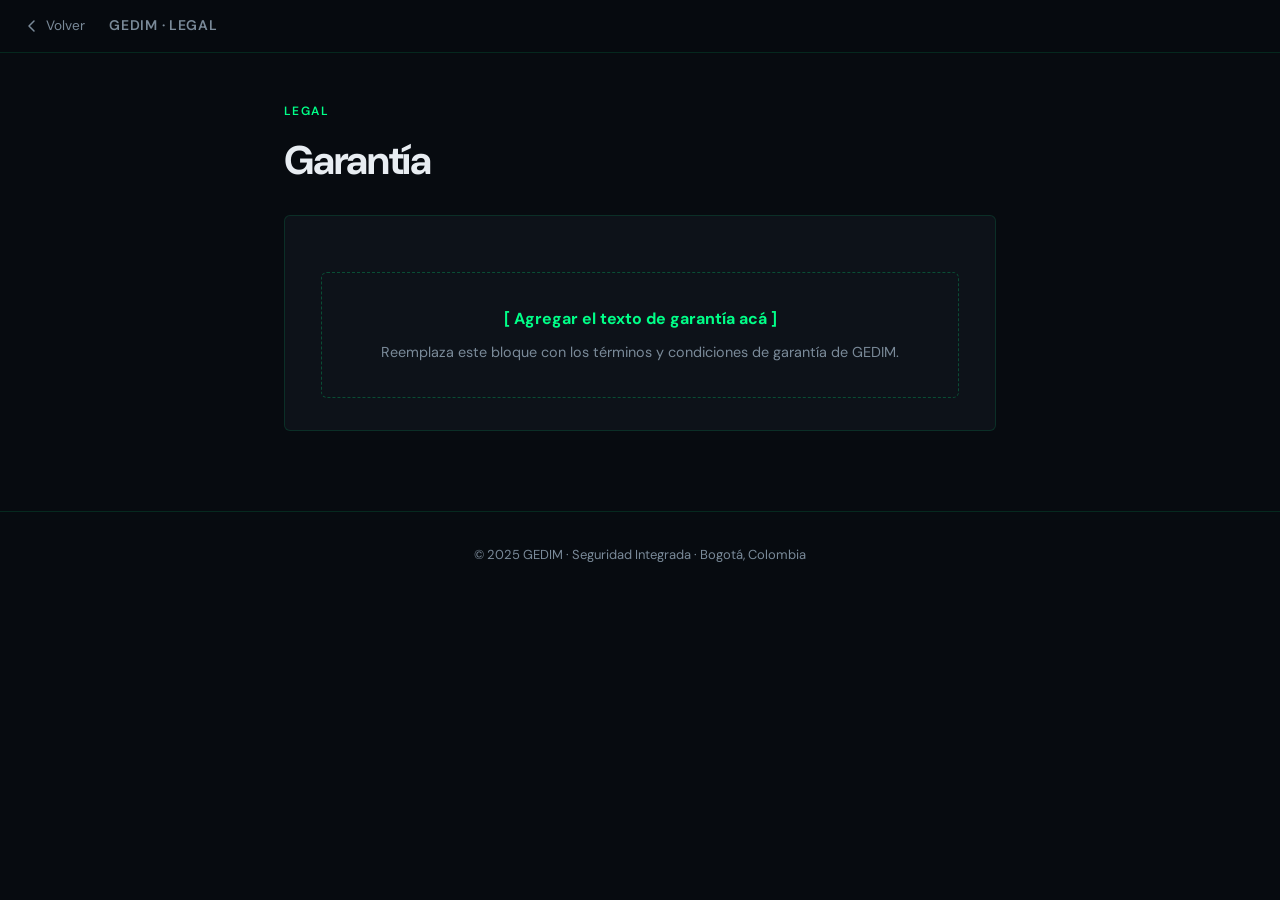
==== garantia.html @ 48104706 "Servicios anclados en header, animación red completa, páginas legales - Links de servicios visibles " ====
<!DOCTYPE html>
<html lang="es">
<head>
  <meta charset="UTF-8">
  <meta name="viewport" content="width=device-width, initial-scale=1.0">
  <meta name="theme-color" content="#070B10">
  <title>Garantía — GEDIM</title>
  <link rel="preconnect" href="https://fonts.googleapis.com">
  <link rel="preconnect" href="https://fonts.gstatic.com" crossorigin>
  <link href="https://fonts.googleapis.com/css2?family=DM+Sans:ital,opsz,wght@0,9..40,300;0,9..40,400;0,9..40,500;0,9..40,700;1,9..40,400&display=swap" rel="stylesheet">
  <style>
    *, *::before, *::after { box-sizing: border-box; margin: 0; padding: 0; }
    :root {
      --bg:           #070B10;
      --bg-card:      #0D1219;
      --accent:       #00FF88;
      --text-primary: #E8EDF2;
      --text-muted:   #7A8A99;
      --border:       rgba(0,255,136,.12);
      --sans: "DM Sans", system-ui, sans-serif;
      --radius: 6px;
    }
    html { scroll-behavior: smooth; }
    body {
      font-family: var(--sans);
      background: var(--bg);
      color: var(--text-primary);
      min-height: 100vh;
      line-height: 1.7;
    }

    /* ── Top bar ── */
    .topbar {
      position: sticky;
      top: 0;
      z-index: 100;
      background: rgba(7,11,16,.92);
      backdrop-filter: blur(12px);
      border-bottom: 1px solid var(--border);
      padding: .875rem 1.5rem;
      display: flex;
      align-items: center;
      gap: 1.5rem;
    }
    .topbar-back {
      font-size: .85rem;
      color: var(--text-muted);
      display: inline-flex;
      align-items: center;
      gap: .4rem;
      transition: color .2s;
      text-decoration: none;
    }
    .topbar-back:hover { color: var(--accent); }
    .topbar-back svg { flex-shrink: 0; }
    .topbar-title {
      font-size: .875rem;
      font-weight: 600;
      color: var(--text-muted);
      letter-spacing: .05em;
      text-transform: uppercase;
    }

    /* ── Content ── */
    .page-wrap {
      max-width: 760px;
      margin: 0 auto;
      padding: 3rem 1.5rem 5rem;
    }
    .page-tag {
      font-size: .75rem;
      font-weight: 600;
      letter-spacing: .12em;
      text-transform: uppercase;
      color: var(--accent);
      margin-bottom: 1rem;
    }
    h1 {
      font-size: clamp(1.75rem, 4vw, 2.5rem);
      font-weight: 700;
      line-height: 1.15;
      letter-spacing: -.03em;
      margin-bottom: 2rem;
    }
    .legal-card {
      background: var(--bg-card);
      border: 1px solid var(--border);
      border-radius: var(--radius);
      padding: 2rem 2.25rem;
    }
    .legal-card h2 {
      font-size: 1rem;
      font-weight: 600;
      color: var(--accent);
      letter-spacing: .08em;
      text-transform: uppercase;
      margin-top: 2rem;
      margin-bottom: .75rem;
    }
    .legal-card h2:first-child { margin-top: 0; }
    .legal-card p {
      font-size: .9375rem;
      color: var(--text-primary);
      margin-bottom: 1rem;
    }
    .placeholder-block {
      border: 1.5px dashed rgba(0,255,136,.25);
      border-radius: var(--radius);
      padding: 2rem;
      text-align: center;
      color: var(--text-muted);
      font-size: .9rem;
      margin-top: 1.5rem;
    }
    .placeholder-block strong { display: block; color: var(--accent); margin-bottom: .5rem; font-size: 1rem; }

    /* ── Footer ── */
    .page-footer {
      text-align: center;
      padding: 2rem 1.5rem;
      font-size: .8125rem;
      color: var(--text-muted);
      border-top: 1px solid var(--border);
    }
  </style>
</head>
<body>

  <nav class="topbar" aria-label="Navegación de página">
    <a href="index.html" class="topbar-back" aria-label="Volver al sitio">
      <svg width="16" height="16" viewBox="0 0 16 16" fill="none" aria-hidden="true">
        <path d="M10 3L5 8L10 13" stroke="currentColor" stroke-width="1.5" stroke-linecap="round" stroke-linejoin="round"/>
      </svg>
      Volver
    </a>
    <span class="topbar-title">GEDIM · Legal</span>
  </nav>

  <main class="page-wrap">
    <p class="page-tag">Legal</p>
    <h1>Garantía</h1>

    <div class="legal-card">

      <div class="placeholder-block">
        <strong>[ Agregar el texto de garantía acá ]</strong>
        Reemplaza este bloque con los términos y condiciones de garantía de GEDIM.
      </div>

    </div>
  </main>

  <footer class="page-footer">
    © 2025 GEDIM · Seguridad Integrada · Bogotá, Colombia
  </footer>

</body>
</html>
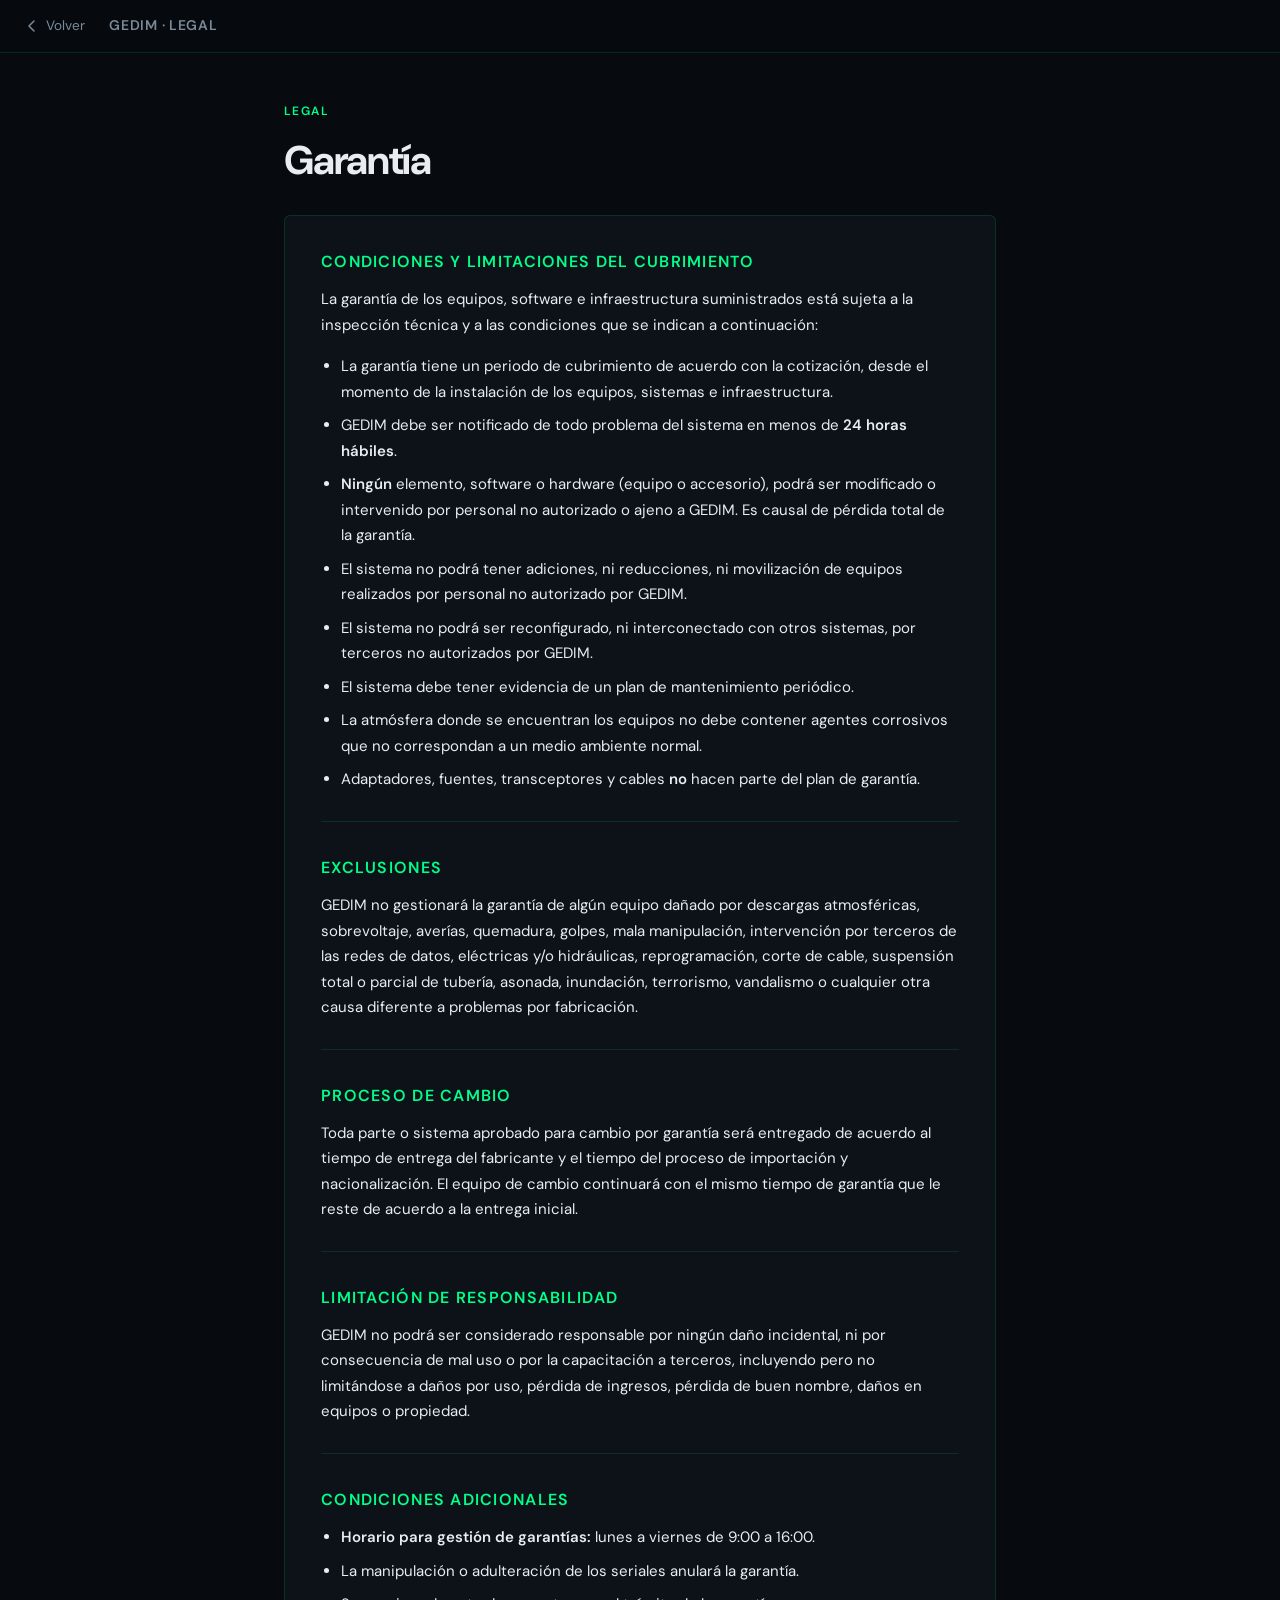
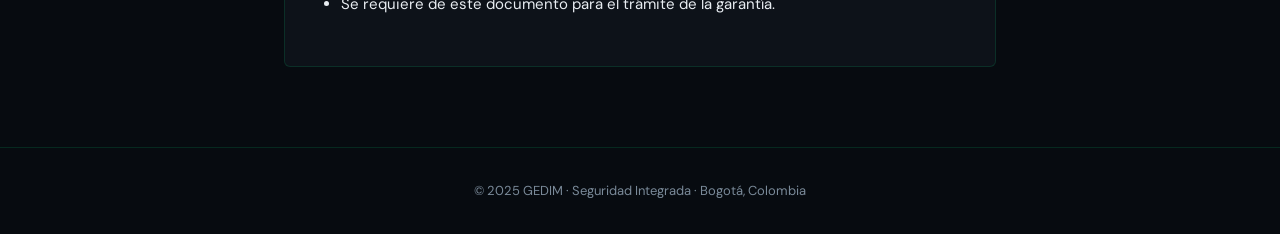
==== commit 1d1a9cc9: "WhatsApp flotante, texto de garantía y formulario listo para Web3Forms - Botón WhatsApp fijo (bottom" ====
--- a/garantia.html
+++ b/garantia.html
@@ -103,16 +103,21 @@
       color: var(--text-primary);
       margin-bottom: 1rem;
     }
-    .placeholder-block {
-      border: 1.5px dashed rgba(0,255,136,.25);
-      border-radius: var(--radius);
-      padding: 2rem;
-      text-align: center;
-      color: var(--text-muted);
-      font-size: .9rem;
-      margin-top: 1.5rem;
+    .legal-card ul {
+      padding-left: 1.25rem;
+      margin-bottom: 1rem;
     }
-    .placeholder-block strong { display: block; color: var(--accent); margin-bottom: .5rem; font-size: 1rem; }
+    .legal-card li {
+      font-size: .9375rem;
+      color: var(--text-primary);
+      margin-bottom: .5rem;
+    }
+    .legal-card strong { color: var(--text-primary); font-weight: 600; }
+    .legal-card hr {
+      border: none;
+      border-top: 1px solid var(--border);
+      margin: 1.75rem 0;
+    }
 
     /* ── Footer ── */
     .page-footer {
@@ -142,10 +147,42 @@
 
     <div class="legal-card">
 
-      <div class="placeholder-block">
-        <strong>[ Agregar el texto de garantía acá ]</strong>
-        Reemplaza este bloque con los términos y condiciones de garantía de GEDIM.
-      </div>
+      <h2>Condiciones y limitaciones del cubrimiento</h2>
+      <p>La garantía de los equipos, software e infraestructura suministrados está sujeta a la inspección técnica y a las condiciones que se indican a continuación:</p>
+      <ul>
+        <li>La garantía tiene un periodo de cubrimiento de acuerdo con la cotización, desde el momento de la instalación de los equipos, sistemas e infraestructura.</li>
+        <li>GEDIM debe ser notificado de todo problema del sistema en menos de <strong>24 horas hábiles</strong>.</li>
+        <li><strong>Ningún</strong> elemento, software o hardware (equipo o accesorio), podrá ser modificado o intervenido por personal no autorizado o ajeno a GEDIM. Es causal de pérdida total de la garantía.</li>
+        <li>El sistema no podrá tener adiciones, ni reducciones, ni movilización de equipos realizados por personal no autorizado por GEDIM.</li>
+        <li>El sistema no podrá ser reconfigurado, ni interconectado con otros sistemas, por terceros no autorizados por GEDIM.</li>
+        <li>El sistema debe tener evidencia de un plan de mantenimiento periódico.</li>
+        <li>La atmósfera donde se encuentran los equipos no debe contener agentes corrosivos que no correspondan a un medio ambiente normal.</li>
+        <li>Adaptadores, fuentes, transceptores y cables <strong>no</strong> hacen parte del plan de garantía.</li>
+      </ul>
+
+      <hr>
+
+      <h2>Exclusiones</h2>
+      <p>GEDIM no gestionará la garantía de algún equipo dañado por descargas atmosféricas, sobrevoltaje, averías, quemadura, golpes, mala manipulación, intervención por terceros de las redes de datos, eléctricas y/o hidráulicas, reprogramación, corte de cable, suspensión total o parcial de tubería, asonada, inundación, terrorismo, vandalismo o cualquier otra causa diferente a problemas por fabricación.</p>
+
+      <hr>
+
+      <h2>Proceso de cambio</h2>
+      <p>Toda parte o sistema aprobado para cambio por garantía será entregado de acuerdo al tiempo de entrega del fabricante y el tiempo del proceso de importación y nacionalización. El equipo de cambio continuará con el mismo tiempo de garantía que le reste de acuerdo a la entrega inicial.</p>
+
+      <hr>
+
+      <h2>Limitación de responsabilidad</h2>
+      <p>GEDIM no podrá ser considerado responsable por ningún daño incidental, ni por consecuencia de mal uso o por la capacitación a terceros, incluyendo pero no limitándose a daños por uso, pérdida de ingresos, pérdida de buen nombre, daños en equipos o propiedad.</p>
+
+      <hr>
+
+      <h2>Condiciones adicionales</h2>
+      <ul>
+        <li><strong>Horario para gestión de garantías:</strong> lunes a viernes de 9:00 a 16:00.</li>
+        <li>La manipulación o adulteración de los seriales anulará la garantía.</li>
+        <li>Se requiere de este documento para el trámite de la garantía.</li>
+      </ul>
 
     </div>
   </main>
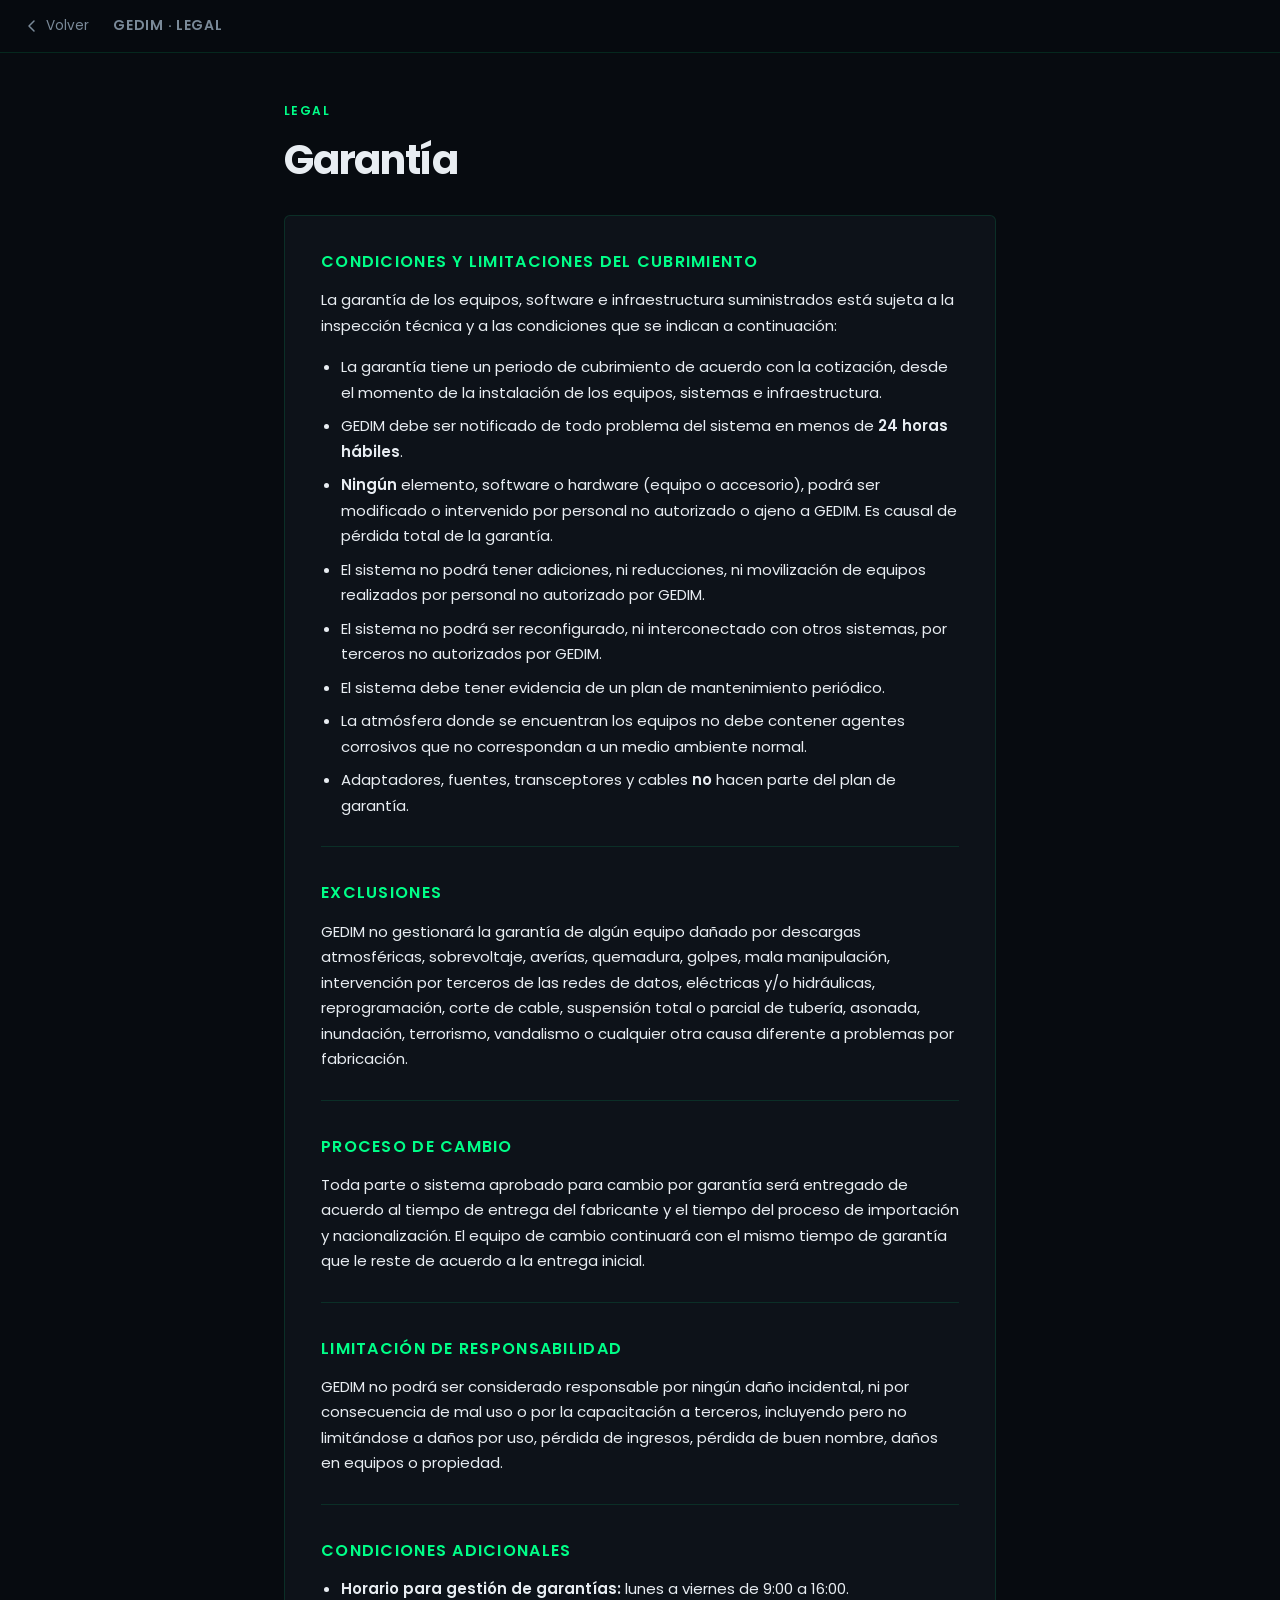
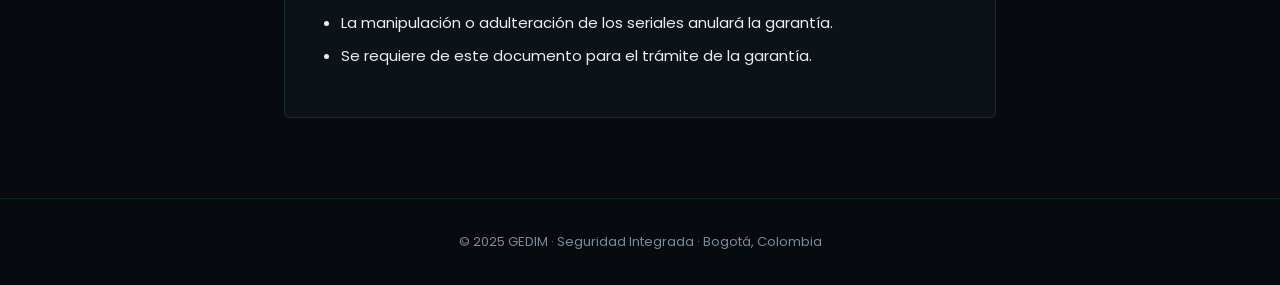
==== commit db8a20e4: "Cambiar tipografia de DM Sans a Poppins en toda la pagina Co-Authored-By: Claude Sonnet 4.6 <noreply" ====
--- a/garantia.html
+++ b/garantia.html
@@ -7,7 +7,7 @@
   <title>Garantía — GEDIM</title>
   <link rel="preconnect" href="https://fonts.googleapis.com">
   <link rel="preconnect" href="https://fonts.gstatic.com" crossorigin>
-  <link href="https://fonts.googleapis.com/css2?family=DM+Sans:ital,opsz,wght@0,9..40,300;0,9..40,400;0,9..40,500;0,9..40,700;1,9..40,400&display=swap" rel="stylesheet">
+  <link href="https://fonts.googleapis.com/css2?family=Poppins:ital,wght@0,300;0,400;0,500;0,700;1,400&display=swap" rel="stylesheet">
   <style>
     *, *::before, *::after { box-sizing: border-box; margin: 0; padding: 0; }
     :root {
@@ -17,7 +17,7 @@
       --text-primary: #E8EDF2;
       --text-muted:   #7A8A99;
       --border:       rgba(0,255,136,.12);
-      --sans: "DM Sans", system-ui, sans-serif;
+      --sans: "Poppins", system-ui, sans-serif;
       --radius: 6px;
     }
     html { scroll-behavior: smooth; }
